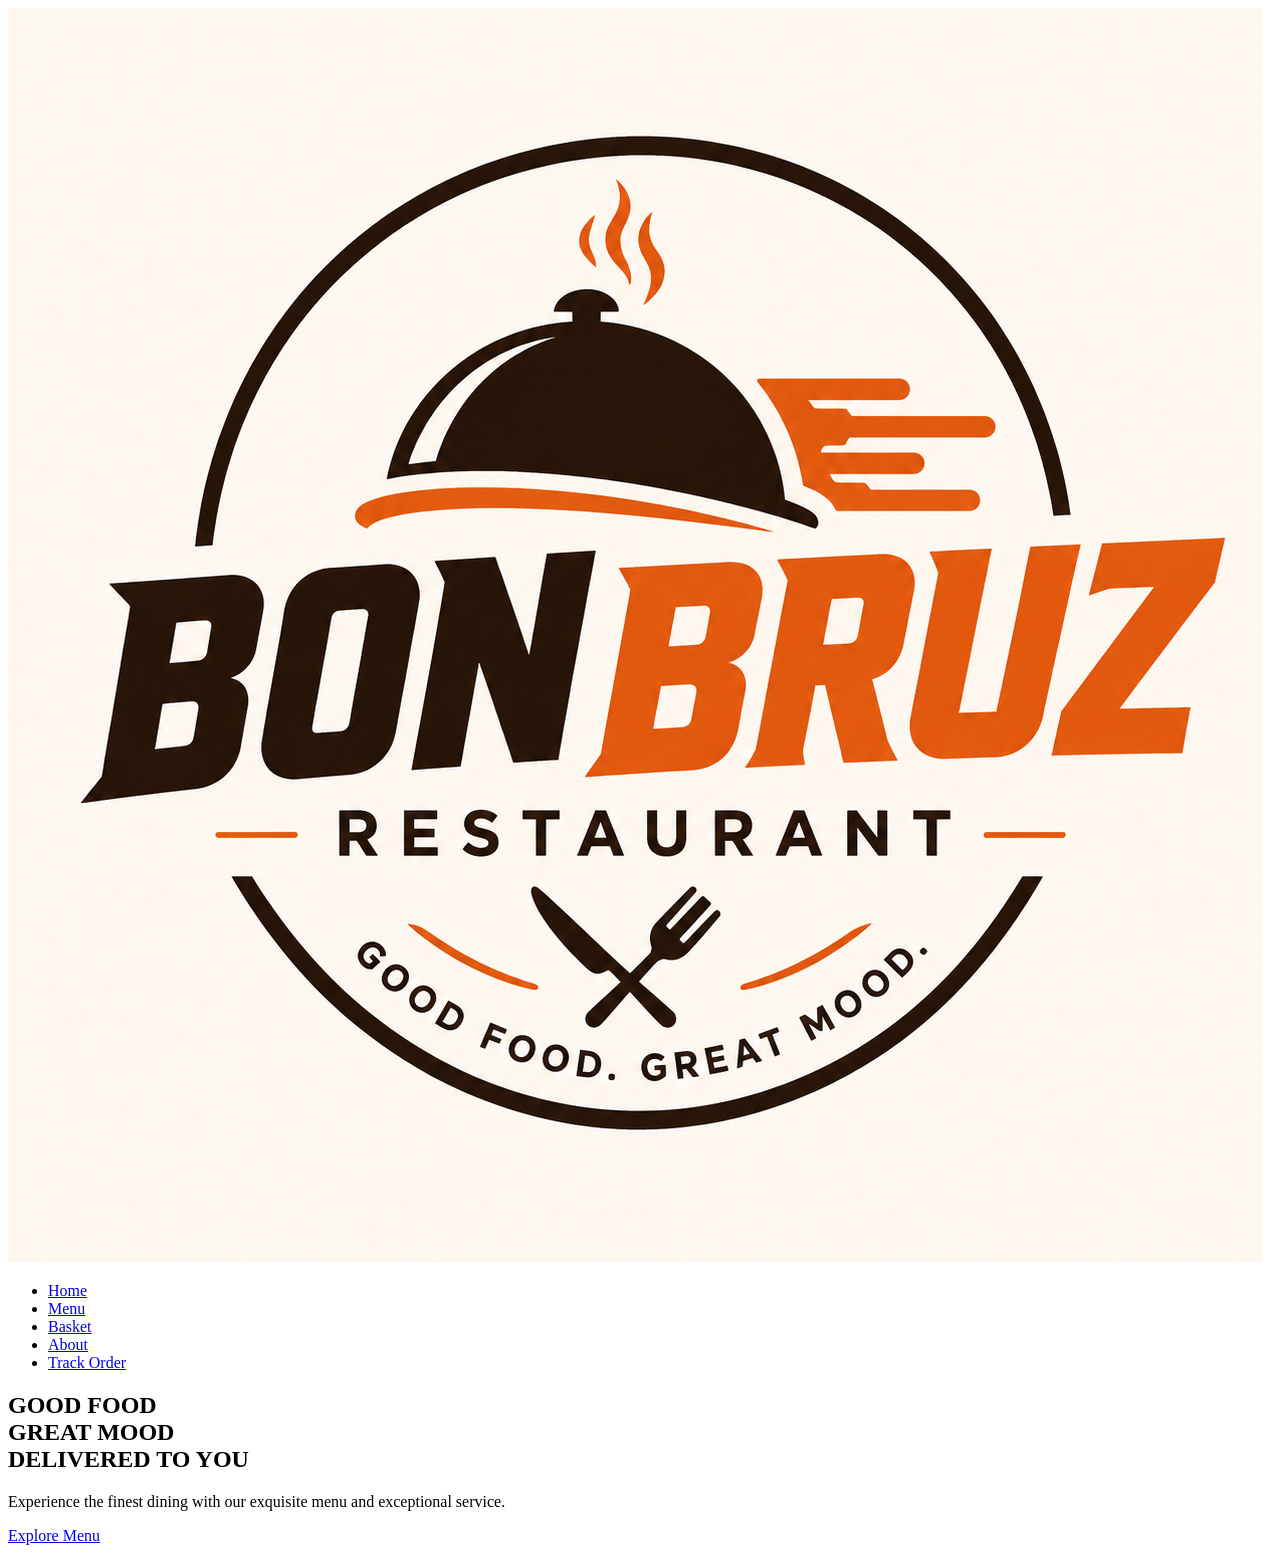
==== index.html @ 7df4660b "add index,style and image files" ====
<!DOCTYPE html>
<html lang="en">
<head>
    <meta charset="UTF-8">
    <meta name="viewport" content="width=device-width, initial-scale=1.0">
    <title>Bonbruz restaurant</title>
    <link href="index.css" rel="stylesheet">
    <!-- <link for icons" -->
</head>
<body>
<section class="header">
    <div class="logo">
        <img src="images/logo.png" alt="logo">
    </div>
    <nav>
        <ul class="nav-links">
            <li><a href="index.html">Home</a></li>
            <li><a href="menu.html">Menu</a></li>
            <li><a href="basket.html">Basket</a></li>
            <li><a href="about.html">About</a></li>
            <li><a href="tracker.html">Track Order</a></li>
        </ul>
    </nav>
</section>

<section class="hero">
    <div class="hero-content">
        <h1>GOOD FOOD<br>GREAT MOOD<br>DELIVERED TO YOU</h1>
        <p>Experience the finest dining with our exquisite menu and exceptional service.</p>
        <a href="menu.html" class="btn">Explore Menu</a>
        
    </div>
    
</body>
</html>
---- index.css ----
https://foodboda.com/public/assets/landing/assets_new/img/headerimg.png
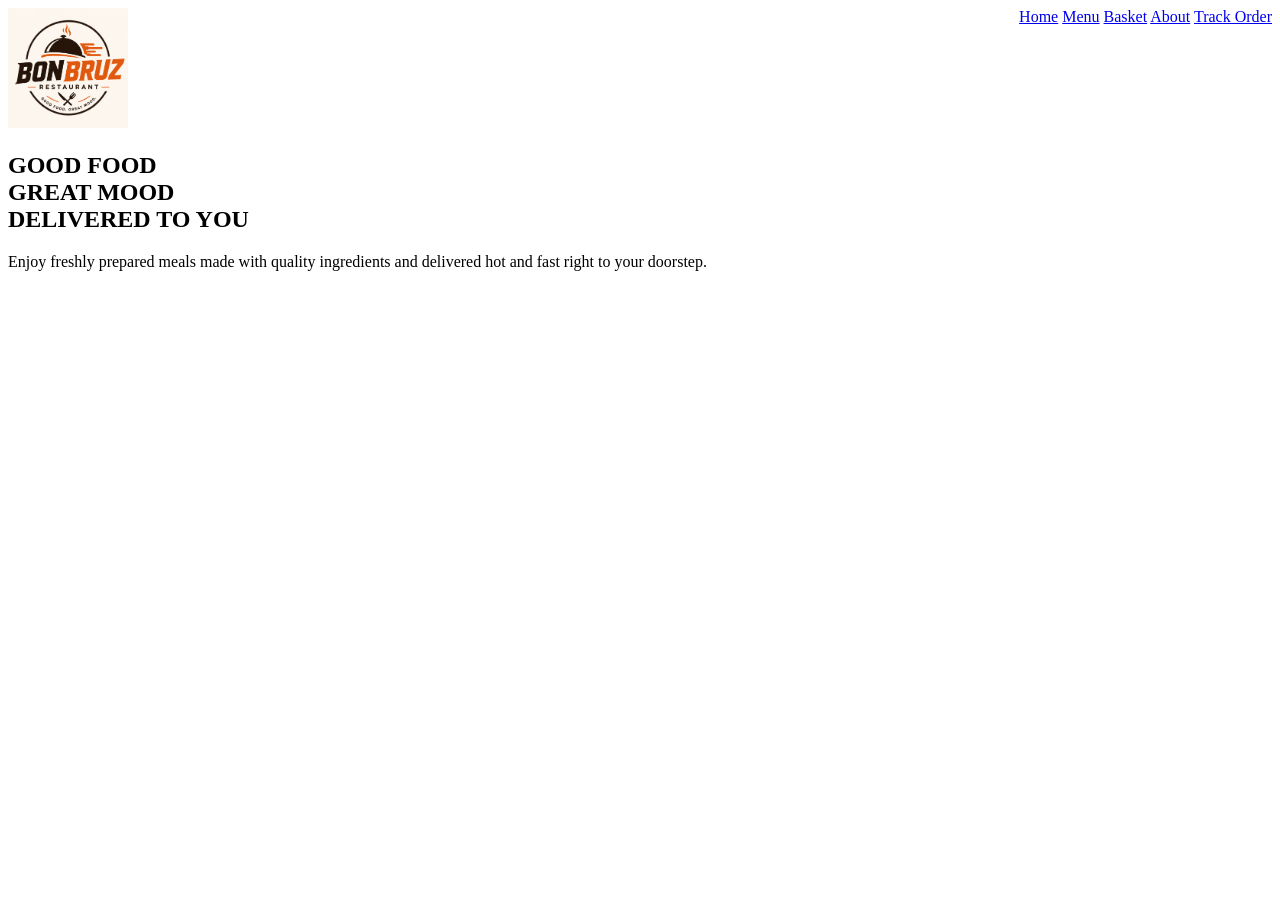
==== commit ce77a8f4: "add and style nav links" ====
--- a/index.html
+++ b/index.html
@@ -10,24 +10,23 @@
 <body>
 <section class="header">
     <div class="logo">
-        <img src="images/logo.png" alt="logo">
+        <img src="images/logo.png" alt="logo" height="120px">
     </div>
-    <nav>
-        <ul class="nav-links">
-            <li><a href="index.html">Home</a></li>
-            <li><a href="menu.html">Menu</a></li>
-            <li><a href="basket.html">Basket</a></li>
-            <li><a href="about.html">About</a></li>
-            <li><a href="tracker.html">Track Order</a></li>
-        </ul>
+    <nav class="nav-links">
+        
+        <a href="index.html">Home</a>
+        <a href="menu.html">Menu</a>
+        <a href="basket.html">Basket</a>
+        <a href="about.html">About</a>
+        <a href="tracker.html">Track Order</a>
+        
     </nav>
 </section>
 
 <section class="hero">
     <div class="hero-content">
         <h1>GOOD FOOD<br>GREAT MOOD<br>DELIVERED TO YOU</h1>
-        <p>Experience the finest dining with our exquisite menu and exceptional service.</p>
-        <a href="menu.html" class="btn">Explore Menu</a>
+        <p>Enjoy freshly prepared meals made with quality ingredients and delivered hot and fast right to your doorstep.</p>
         
     </div>
     
--- a/index.css
+++ b/index.css
@@ -1 +1,11 @@
+.header{
+    display:flex;
+    justify-content: space-between;
+}
+
+
+
+
+
+
 https://foodboda.com/public/assets/landing/assets_new/img/headerimg.png
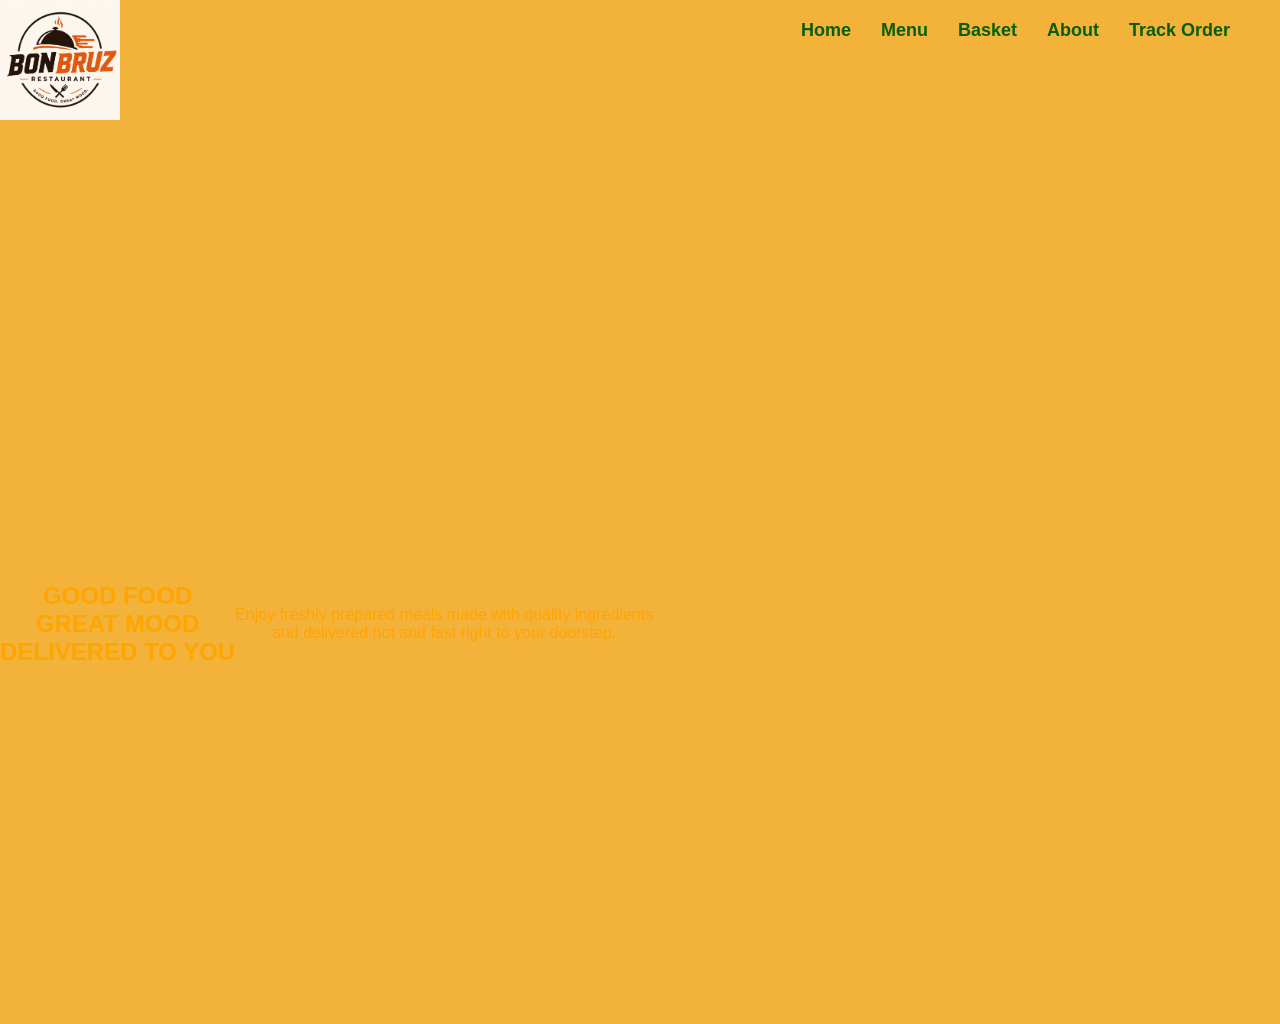
==== commit b7cf4bb3: "add background image" ====
--- a/index.html
+++ b/index.html
@@ -26,7 +26,7 @@
 <section class="hero">
     <div class="hero-content">
         <h1>GOOD FOOD<br>GREAT MOOD<br>DELIVERED TO YOU</h1>
-        <p>Enjoy freshly prepared meals made with quality ingredients and delivered hot and fast right to your doorstep.</p>
+        <p>Enjoy freshly prepared meals made with quality ingredients<br> and delivered hot and fast right to your doorstep.</p>
         
     </div>
     
--- a/index.css
+++ b/index.css
@@ -1,6 +1,58 @@
+/* body section */
+body{
+    margin: 0;
+    padding: 0;
+    font-family: 'Poppins', sans-serif;
+    background-color: rgb(243, 178, 58);
+}
+
+
+/* header section */
 .header{
     display:flex;
     justify-content: space-between;
+
+}
+
+.nav-links{
+    display: flex;
+    padding-top: 20px;
+    gap: 30px;
+    margin: 0px 50px ;
+
+}
+
+.nav-links a{
+    text-decoration: none;
+    font-weight: bold;
+    color:rgb(6, 94, 6);
+    font-size: large;
+}
+
+.nav-links a:hover{
+    text-decoration: underline;
+    color: rgb(23, 139, 15);
+    transform: scale(1.05);
+
+}
+
+/* hero section */
+.hero{
+    background-image: url('https://www.shutterstock.com/image-photo/girl-meet-food-delivery-man-260nw-2376122631.jpg');
+    background-size: cover;
+    background-position: center;
+    height: 100vh;
+    display: flex;
+}
+
+.hero-content{
+    display: flex;
+    justify-content: center;
+    align-items: center;
+    text-align: center;
+    color: orange;
+    margin-top: 100px;
+
 }
 
 
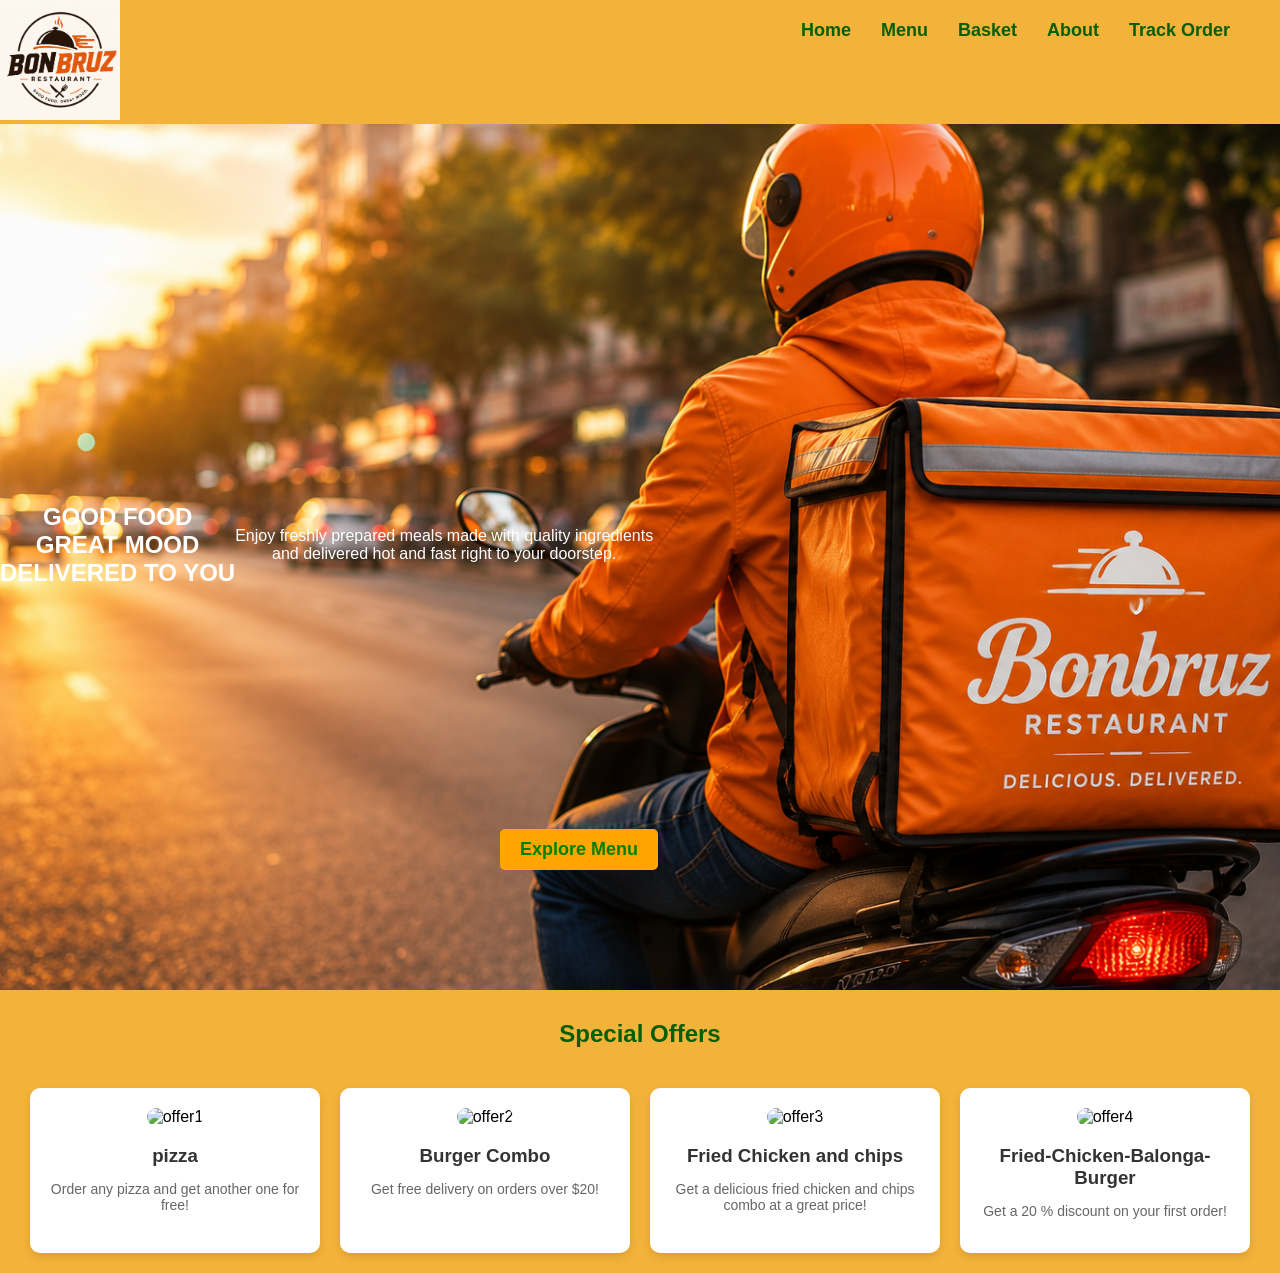
==== commit 69fc517c: "add special offer cards" ====
--- a/index.html
+++ b/index.html
@@ -27,8 +27,34 @@
     <div class="hero-content">
         <h1>GOOD FOOD<br>GREAT MOOD<br>DELIVERED TO YOU</h1>
         <p>Enjoy freshly prepared meals made with quality ingredients<br> and delivered hot and fast right to your doorstep.</p>
+
+        <button class="order-now-btn"><a href="menu.html">Explore Menu</a></button>
         
     </div>
-    
+</section>
+<h2>Special Offers</h2>
+    <div class ="offer-cards">
+        
+        <div class="offer-card">
+            <img src="https://media.istockphoto.com/id/1442417585/photo/person-getting-a-piece-of-cheesy-pepperoni-pizza.jpg?s=612x612&w=0&k=20&c=k60TjxKIOIxJpd4F4yLMVjsniB4W1BpEV4Mi_nb4uJU=" alt="offer1">
+            <h3>pizza</h3>
+            <p>Order any pizza and get another one for free!</p>
+        </div>
+        <div class="offer-card">
+            <img src="https://encrypted-tbn0.gstatic.com/images?q=tbn:ANd9GcQrpsblDqyUEHGTI25RjoKj7R31Xfe_IsCpzL0vZLCnEw&s=10" alt="offer2">
+            <h3>Burger Combo</h3>
+            <p>Get free delivery on orders over $20!</p>
+        </div>
+        <div class="offer-card">
+            <img src="https://encrypted-tbn0.gstatic.com/images?q=tbn:ANd9GcTLGE5g3FXTrEpNDrTmFxqAImI-zMafg5LeEEQEJdl0dRNs_7FADgGcOhil&s=10" alt="offer3">
+            <h3>Fried Chicken and chips</h3>
+            <p>Get a delicious fried chicken and chips combo at a great price!</p>
+        </div>
+        <div class="offer-card">
+            <img src="https://bbqpitboys.com/cdn/shop/articles/Chicken-Fried-Balonga-Burger.jpg?v=1592933188" alt="offer4">
+            <h3>Fried-Chicken-Balonga-Burger</h3>
+            <p>Get a 20 % discount on your first order!</p>
+        </div>
+    </div>
 </body>
 </html>
--- a/index.css
+++ b/index.css
@@ -11,6 +11,9 @@
 .header{
     display:flex;
     justify-content: space-between;
+    position: fixed;
+    width: 100%;
+    background-color: rgb(243, 178, 58);
 
 }
 
@@ -36,12 +39,14 @@
 
 }
 
+
+
 /* hero section */
 .hero{
-    background-image: url('https://www.shutterstock.com/image-photo/girl-meet-food-delivery-man-260nw-2376122631.jpg');
+    background-image: url('images/Hero image.png');
     background-size: cover;
     background-position: center;
-    height: 100vh;
+    height: 110vh;
     display: flex;
 }
 
@@ -50,14 +55,76 @@
     justify-content: center;
     align-items: center;
     text-align: center;
-    color: orange;
+    color: white;
     margin-top: 100px;
 
 }
+.order-now-btn {
+    position: absolute;
+    bottom: 10px;
+    left: 500px;
+    margin-bottom: 20px;
+}
+button {
+    background-color:orange;
+    color: green;
+    border: none;
+    padding: 10px 20px;
+    font-size: large;
+    cursor: pointer;
+    border-radius: 5px;
+    display: inline-block;
+}
+
+button a{
+    text-decoration: none;
+    color: green;
+    font-weight: bold;
+}
+
+button a:hover{
+    background-color: rgb(243, 178, 58);
+    color: rgb(30, 125, 30);
+    transform: scale(1.05);
+}
 
 
+/* offer cards */
+.offer-cards{
+    display: flex;
+    flex-wrap: wrap;
+    justify-content: center;
+    gap: 20px;
+    padding: 20px;
+}
 
+.offer-card{
+    background-color: white;
+    border-radius: 10px;
+    box-shadow: 0 4px 8px rgba(0, 0, 0, 0.1);
+    padding: 20px;
+    text-align: center;
+    width: 250px;
+}
 
+.offer-card img{
+    width: 100%;
+    height: auto;
+    border-radius: 10px;
+}
 
+.offer-card h3{
+    color: #333;
+    margin-bottom: 10px;
+}
 
-https://foodboda.com/public/assets/landing/assets_new/img/headerimg.png+.offer-card p{
+    color: #666;
+    font-size: 14px;
+}
+
+h2{
+    text-align: center;
+    color: rgb(6, 94, 6);
+    margin-top: 30px;
+}
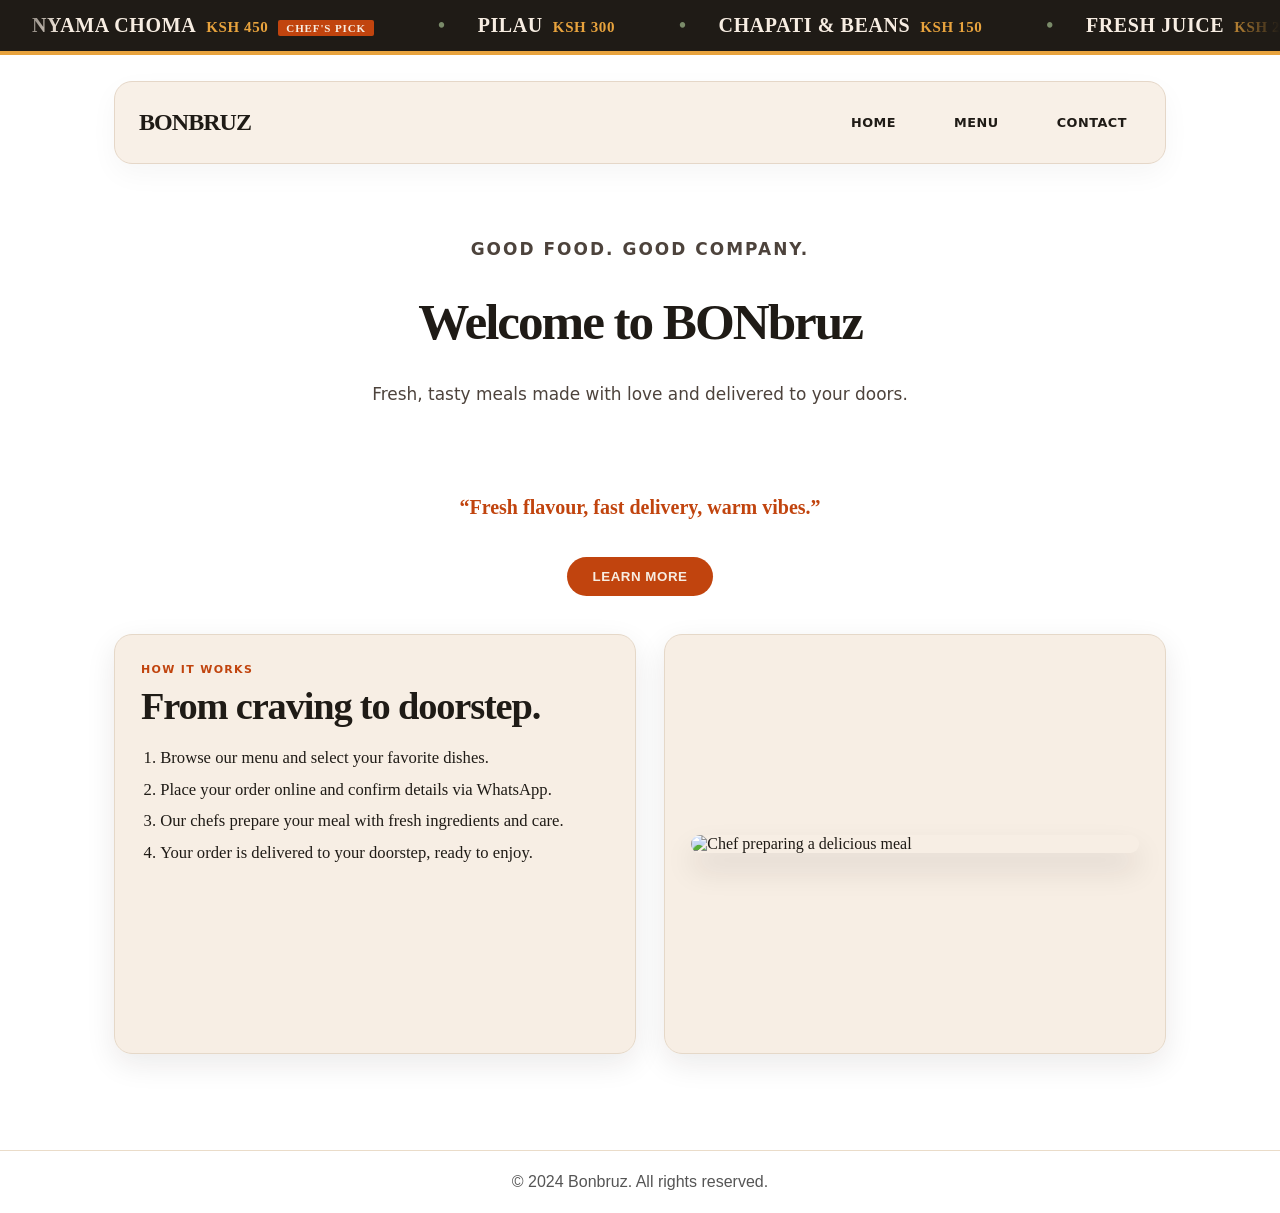
==== commit aa7b68dc: "initial changes" ====
--- a/index.html
+++ b/index.html
@@ -1,60 +1,61 @@
 <!DOCTYPE html>
 <html lang="en">
+
 <head>
     <meta charset="UTF-8">
     <meta name="viewport" content="width=device-width, initial-scale=1.0">
-    <title>Bonbruz restaurant</title>
-    <link href="index.css" rel="stylesheet">
-    <!-- <link for icons" -->
+    <title>BONbruz Home</title>
+    <link rel="stylesheet" href="contact.css">
+    <link rel="stylesheet" href="index.css">
 </head>
+
 <body>
-<section class="header">
-    <div class="logo">
-        <img src="images/logo.png" alt="logo" height="120px">
+    <div class="board">
+        <div class="board-track" id="track"></div>
     </div>
-    <nav class="nav-links">
-        
-        <a href="index.html">Home</a>
-        <a href="menu.html">Menu</a>
-        <a href="basket.html">Basket</a>
-        <a href="about.html">About</a>
-        <a href="tracker.html">Track Order</a>
-        
-    </nav>
-</section>
 
-<section class="hero">
-    <div class="hero-content">
-        <h1>GOOD FOOD<br>GREAT MOOD<br>DELIVERED TO YOU</h1>
-        <p>Enjoy freshly prepared meals made with quality ingredients<br> and delivered hot and fast right to your doorstep.</p>
+    <main class="wrap home-wrap">
+        <nav class="site-nav">
+            <a class="brand" href="index.html">Bonbruz</a>
+            <ul>
+                <li><a href="index.html">Home</a></li>
+                <li><a href="menu.html">Menu</a></li>
+                <li><a href="contact.html">Contact</a></li>
+            </ul>
+        </nav>
 
-        <button class="order-now-btn"><a href="menu.html">Explore Menu</a></button>
-        
-    </div>
-</section>
-<h2>Special Offers</h2>
-    <div class ="offer-cards">
-        
-        <div class="offer-card">
-            <img src="https://media.istockphoto.com/id/1442417585/photo/person-getting-a-piece-of-cheesy-pepperoni-pizza.jpg?s=612x612&w=0&k=20&c=k60TjxKIOIxJpd4F4yLMVjsniB4W1BpEV4Mi_nb4uJU=" alt="offer1">
-            <h3>pizza</h3>
-            <p>Order any pizza and get another one for free!</p>
+        <section class="about">
+            <p class="eyebrow">Good food. Good company.</p>
+            <h1>Welcome to BONbruz</h1>
+            <p>Fresh, tasty meals made with love and delivered to your doors.</p>
+            <p class="quote"><b>“Fresh flavour, fast delivery, warm vibes.”</b></p>
+            <button type="button" class="learn-more">Learn More</button>
+        </section>
+
+        <div class="split-layout">
+            <section class="how-it-works">
+                <p class="eyebrow">How it works</p>
+                <h2>From craving to doorstep.</h2>
+                <ol>
+                    <li>Browse our menu and select your favorite dishes.</li>
+                    <li>Place your order online and confirm details via WhatsApp.</li>
+                    <li>Our chefs prepare your meal with fresh ingredients and care.</li>
+                    <li>Your order is delivered to your doorstep, ready to enjoy.</li>
+                </ol>
+            </section>
+
+            <section class="chef-visual" aria-label="Chef image section">
+                <img src="https://imgs.search.brave.com/gRAn3aHpXjU32P5aeG99BtbIZiHIWRzdF4LCx36WzdM/rs:fit:500:0:1:0/g:ce/aHR0cHM6Ly9tZWRp/YS5nZXR0eWltYWdl/cy5jb20vaWQvMTA4/MzE0MDUxL3Bob3Rv/L2NoZWYtanVnZ2xp/bmcuanBnP3M9NjEy/eDYxMiZ3PTAmaz0y/MCZjPTZtSnFBVzc1/Z3pVOHZmazJFSno3/dW5hLXRaMjhMSUIy/X0h3S1pIN0h2ZzA9"
+                    alt="Chef preparing a delicious meal">
+            </section>
         </div>
-        <div class="offer-card">
-            <img src="https://encrypted-tbn0.gstatic.com/images?q=tbn:ANd9GcQrpsblDqyUEHGTI25RjoKj7R31Xfe_IsCpzL0vZLCnEw&s=10" alt="offer2">
-            <h3>Burger Combo</h3>
-            <p>Get free delivery on orders over $20!</p>
-        </div>
-        <div class="offer-card">
-            <img src="https://encrypted-tbn0.gstatic.com/images?q=tbn:ANd9GcTLGE5g3FXTrEpNDrTmFxqAImI-zMafg5LeEEQEJdl0dRNs_7FADgGcOhil&s=10" alt="offer3">
-            <h3>Fried Chicken and chips</h3>
-            <p>Get a delicious fried chicken and chips combo at a great price!</p>
-        </div>
-        <div class="offer-card">
-            <img src="https://bbqpitboys.com/cdn/shop/articles/Chicken-Fried-Balonga-Burger.jpg?v=1592933188" alt="offer4">
-            <h3>Fried-Chicken-Balonga-Burger</h3>
-            <p>Get a 20 % discount on your first order!</p>
-        </div>
-    </div>
+    </main>
+
+    <footer>
+        <p>&copy; 2024 Bonbruz. All rights reserved.</p>
+    </footer>
+
+    <script src="contact.js"></script>
 </body>
-</html>+
+</html>
--- a/contact.css
+++ b/contact.css
@@ -0,0 +1,524 @@
+ :root {
+    --charcoal: #1F1B16;
+    --mustard: #E8A33D;
+    --tomato: #C1440E;
+    --paper: #F7EDE2;
+    --sage: #7A8B69;
+ }
+
+ * {
+    box-sizing: border-box;
+ }
+
+ body {
+    margin: 0;
+    background: #fff;
+    font-family: ui-sans-serif, system-ui, "Segoe UI", Arial, sans-serif;
+    color: var(--charcoal);
+ }
+
+ /* ---- Scrolling menu board ---- */
+ .board {
+    background: var(--charcoal);
+    padding: 14px 0;
+    overflow: hidden;
+    position: relative;
+    border-bottom: 4px solid var(--mustard);
+ }
+
+ .board::before,
+ .board::after {
+    content: "";
+    position: absolute;
+    top: 0;
+    bottom: 0;
+    width: 60px;
+    z-index: 2;
+    pointer-events: none;
+ }
+
+ .board::before {
+    left: 0;
+    background: linear-gradient(to right, var(--charcoal), transparent);
+ }
+
+ .board::after {
+    right: 0;
+    background: linear-gradient(to left, var(--charcoal), transparent);
+ }
+
+ .board-track {
+    display: flex;
+    width: max-content;
+    animation: scroll-rtl 22s linear infinite;
+ }
+
+ .board:hover .board-track {
+    animation-play-state: paused;
+ }
+
+ .item {
+    display: flex;
+    align-items: baseline;
+    gap: 10px;
+    padding: 0 32px;
+    white-space: nowrap;
+    font-weight: 800;
+    letter-spacing: 0.03em;
+    text-transform: uppercase;
+    font-size: 20px;
+    color: var(--paper);
+ }
+
+ .item .price {
+    color: var(--mustard);
+    font-weight: 700;
+    font-size: 15px;
+ }
+
+ .item .tag {
+    background: var(--tomato);
+    color: var(--paper);
+    font-size: 11px;
+    font-weight: 700;
+    padding: 2px 8px;
+    border-radius: 2px;
+    letter-spacing: 0.08em;
+ }
+
+ .item+.item::before {
+    content: "•";
+    color: var(--sage);
+    margin-right: 22px;
+ }
+
+ @keyframes scroll-rtl {
+    from {
+       transform: translateX(0);
+    }
+
+    to {
+       transform: translateX(-50%);
+    }
+ }
+
+ @media (prefers-reduced-motion: reduce) {
+    .board-track {
+       animation: none;
+    }
+ }
+
+ /* ---- Page shell ---- */
+ .wrap {
+    max-width: 820px;
+    margin: 0 auto;
+    padding: 36px 20px 60px;
+ }
+
+ h1 {
+    font-size: 26px;
+    margin: 0 0 4px;
+    letter-spacing: -0.01em;
+ }
+
+ .sub {
+    color: #6b6258;
+    margin: 0 0 24px;
+    font-size: 14px;
+ }
+
+ .map-frame {
+    border-radius: 6px;
+    overflow: hidden;
+    border: 1px solid #ddd2c2;
+    box-shadow: 0 6px 20px rgba(31, 27, 22, 0.08);
+ }
+
+ iframe {
+    width: 100%;
+    height: 340px;
+    border: 0;
+    display: block;
+ }
+
+ h1 {
+    font-size: 2.5rem;
+    font-family: 'Arial', sans-serif;
+    color: #333;
+    text-align: center;
+    margin-bottom: 20px;
+ }
+
+ .header {
+    background-color: #fff;
+    padding: 20px;
+    text-align: center;
+    border-bottom: 1px solid #ddd;
+ }
+
+ .about {
+    max-width: auto;
+
+    margin: 0 auto;
+    padding: 10px;
+    height: auto;
+    font-family: 'Arial', sans-serif;
+    line-height: 1.6;
+    color: #555;
+    background-image: urL("https://www.magnific.com/free-photo/vintage-old-rustic-cutlery-dark_6216942.htm#fromView=search&page=2&position=13&uuid=03917250-90a8-469a-9fa7-9896d6257f1e&track=ais_hybrid&query=resturant+background")
+ }
+
+ body {
+    margin: 0;
+    padding: 0;
+    box-sizing: border-box;
+    background-color: #C0392B, #D35400, #9fc6c6;
+ }
+
+ .about p {
+    font-size: 1.2rem;
+    text-align: center;
+    margin: 0 auto;
+    padding: 20px;
+    max-width: 600px;
+    color: #555;
+    font-family: Georgia, 'Times New Roman', Times, serif
+ }
+
+ .about img {
+    display: block;
+    margin: 0 auto;
+    max-width: 100%;
+    height: auto;
+    border-radius: 10px;
+ }
+
+ .about p:hover {
+    color: #C0392B;
+    transition: color 0.3s ease;
+ }
+
+ nav a {
+    color: #333;
+    text-decoration: none;
+    transition: color 0.2s ease, text-decoration-color 0.2s ease;
+ }
+
+ nav a:hover {
+    color: #C0392B;
+    text-decoration: underline;
+    text-decoration-color: #C0392B;
+ }
+
+ nav {
+
+    display: flex;
+    justify-content: center;
+    gap: 20px;
+    padding: 10px 0;
+   background-color: #fff;
+    border-bottom: 1px solid #ddd;
+ }
+
+ .contact {
+    max-width: 1100px;
+    margin: 0 auto;
+    padding: 20px;
+    background-color: #fff;
+    border-radius: 10px;
+    box-shadow: 0 2px 4px rgba(0, 0, 0, 0.1);
+ }
+
+ .contact h2 {
+    font-size: 1.8rem;
+    margin-bottom: 20px;
+    text-align: center;
+ }
+
+ .contact form {
+    display: flex;
+    flex-direction: column;
+ }
+
+ .contact img {
+    display: block;
+    margin: 0;
+    max-width: 100%;
+    height: auto;
+    border-radius: 10px;
+ }
+
+ .contact-media {
+    display: grid;
+    grid-template-columns: minmax(0, 1fr) minmax(0, 1fr);
+    gap: 24px;
+    align-items: start;
+    margin: 20px 0;
+ }
+
+ .contact-media img,
+ .contact-media .map-frame {
+    width: 100%;
+ }
+
+ @media (max-width: 700px) {
+    .contact-media {
+       grid-template-columns: 1fr;
+    }
+ }
+
+ footer {
+    background-color: #fff;
+    padding: 20px;
+    text-align: center;
+    border-top: 1px solid #ddd;
+ }
+
+ footer p {
+    DISPLAY: flex;
+    justify-content: center;
+    align-items: center;
+    margin: 0;
+    color: #555;
+    font-family: 'Arial', sans-serif;
+ }
+
+ /* ---- Visual refresh ---- */
+ body {
+    background: #fffaf4;
+    color: var(--charcoal);
+    font-family: Georgia, 'Times New Roman', serif;
+ }
+
+ .wrap {
+    max-width: 1080px;
+    padding: 0 24px 64px;
+ }
+
+ nav {
+    align-items: center;
+    justify-content: space-between;
+    padding: 18px 0;
+    background: transparent;
+    border-bottom: 1px solid #eadcc9;
+ }
+
+ nav ul {
+    display: flex;
+    gap: 8px;
+    list-style: none;
+    margin: 0;
+    padding: 0;
+ }
+
+ nav li a,
+ .brand {
+    display: block;
+    padding: 9px 14px;
+    border-radius: 4px;
+    font-family: ui-sans-serif, system-ui, sans-serif;
+    font-size: 13px;
+    font-weight: 700;
+    letter-spacing: 0.04em;
+    text-transform: uppercase;
+ }
+
+ .brand {
+    padding-left: 0;
+    color: var(--tomato);
+    font-family: Georgia, 'Times New Roman', serif;
+    font-size: 24px;
+    letter-spacing: 0;
+    text-transform: none;
+ }
+
+ nav li a:hover,
+ nav li a:focus-visible {
+    background: #f4e8d7;
+    text-decoration: none;
+ }
+
+ h1 {
+    max-width: 720px;
+    margin: 10px auto 18px;
+    color: var(--charcoal);
+    font-family: Georgia, 'Times New Roman', serif;
+    font-size: clamp(2.5rem, 6vw, 5rem);
+    line-height: 0.98;
+    text-align: center;
+ }
+
+ .about {
+    max-width: none;
+    margin: 0;
+    padding: 84px 24px 78px;
+    background-image: none;
+    text-align: center;
+ }
+
+ .about p {
+    max-width: 650px;
+    color: #62574b;
+    font-family: ui-sans-serif, system-ui, sans-serif;
+    font-size: 16px;
+    line-height: 1.8;
+ }
+
+ .eyebrow {
+    margin: 0 auto 12px;
+    color: var(--tomato);
+    font-family: ui-sans-serif, system-ui, sans-serif;
+    font-size: 11px;
+    font-weight: 800;
+    letter-spacing: 0.16em;
+    text-transform: uppercase;
+ }
+
+ .about .quote {
+    margin-top: 28px;
+    color: var(--tomato);
+    font-family: Georgia, 'Times New Roman', serif;
+    font-size: 20px;
+ }
+
+ .about p:hover {
+    color: #62574b;
+ }
+
+ .contact {
+    max-width: none;
+    margin: 0;
+    padding: 42px;
+    background: #fff;
+    border: 1px solid #eadcc9;
+    border-radius: 8px;
+    box-shadow: 0 18px 50px rgba(73, 46, 24, 0.1);
+ }
+
+ .contact-heading {
+    margin-bottom: 28px;
+    text-align: center;
+ }
+
+ .contact h2 {
+    margin: 0 0 8px;
+    color: var(--charcoal);
+    font-family: Georgia, 'Times New Roman', serif;
+    font-size: 38px;
+ }
+
+ .contact-heading > p:last-child {
+    margin: 0;
+    color: #75695c;
+    font-family: ui-sans-serif, system-ui, sans-serif;
+ }
+
+ .contact-media {
+    grid-template-columns: minmax(0, 1fr) minmax(0, 1fr);
+    gap: 22px;
+    margin: 0 0 34px;
+ }
+
+ .contact-media img,
+ .contact-media .map-frame {
+    min-height: 340px;
+    border-radius: 6px;
+    object-fit: cover;
+ }
+
+ .map-frame {
+    border-color: #eadcc9;
+    box-shadow: none;
+ }
+
+ .contact form {
+    max-width: 680px;
+    margin: 0 auto;
+    display: grid;
+    grid-template-columns: 1fr 1fr;
+    gap: 10px 16px;
+ }
+
+ .contact form label,
+ .contact form textarea,
+ .contact form input[type="submit"] {
+    grid-column: 1 / -1;
+ }
+
+ .contact form label {
+    margin-top: 8px;
+    color: var(--charcoal);
+    font-family: ui-sans-serif, system-ui, sans-serif;
+    font-size: 13px;
+    font-weight: 700;
+ }
+
+ .contact form input:not([type="submit"]),
+ .contact form textarea {
+    width: 100%;
+    padding: 13px 14px;
+    color: var(--charcoal);
+    background: #fffaf4;
+    border: 1px solid #dfd0bd;
+    border-radius: 4px;
+    font: 15px ui-sans-serif, system-ui, sans-serif;
+ }
+
+ .contact form input:not([type="submit"]):focus,
+ .contact form textarea:focus {
+    outline: 2px solid rgba(193, 68, 14, 0.25);
+    border-color: var(--tomato);
+ }
+
+ .contact form input[type="submit"] {
+    margin-top: 10px;
+    padding: 14px 20px;
+    color: #fff;
+    background: var(--tomato);
+    border: 0;
+    border-radius: 4px;
+    cursor: pointer;
+    font: 700 13px ui-sans-serif, system-ui, sans-serif;
+    letter-spacing: 0.08em;
+    text-transform: uppercase;
+    transition: background 0.2s ease, transform 0.2s ease;
+ }
+
+ .contact form input[type="submit"]:hover,
+ .contact form input[type="submit"]:focus-visible {
+    background: #9f350c;
+    transform: translateY(-2px);
+ }
+
+ footer {
+    margin-top: 40px;
+    padding: 22px;
+    background: transparent;
+    border-top: 1px solid #eadcc9;
+ }
+
+ @media (max-width: 700px) {
+    nav {
+       align-items: flex-start;
+       flex-direction: column;
+       gap: 12px;
+    }
+
+    .about {
+       padding: 58px 8px 52px;
+    }
+
+    .contact {
+       padding: 24px 18px;
+    }
+
+    .contact-media,
+    .contact form {
+       grid-template-columns: 1fr;
+    }
+
+    .contact-media img,
+    .contact-media .map-frame {
+       min-height: 260px;
+    }
+ }
--- a/index.css
+++ b/index.css
@@ -1,130 +1,202 @@
-/* body section */
-body{
+:root {
+    --charcoal: #1F1B16;
+    --mustard: #E8A33D;
+    --tomato: #C1440E;
+    --paper: #F7EDE2;
+    --sage: #7A8B69;
+    --soft: #f7f1eb;
+    --shadow: rgba(31, 27, 22, 0.09);
+}
+
+body {
+    background: #fff;
+}
+
+.home-wrap {
+    max-width: 1100px;
+    padding-top: 26px;
+    padding-bottom: 56px;
+}
+
+.site-nav {
+    display: flex;
+    align-items: center;
+    justify-content: space-between;
+    margin: 0 auto 28px;
+    padding: 18px 24px;
+    background: rgba(247, 237, 226, 0.8);
+    border: 1px solid #e5d7c8;
+    border-radius: 18px;
+    box-shadow: 0 10px 28px rgba(31, 27, 22, 0.04);
+}
+
+.site-nav .brand {
+    color: var(--charcoal);
+    text-decoration: none;
+    font-size: 1.5rem;
+    font-weight: 800;
+    letter-spacing: -0.04em;
+}
+
+.site-nav ul {
+    list-style: none;
+    display: flex;
+    align-items: center;
+    gap: 30px;
     margin: 0;
     padding: 0;
-    font-family: 'Poppins', sans-serif;
-    background-color: rgb(243, 178, 58);
-}
-
-
-/* header section */
-.header{
-    display:flex;
-    justify-content: space-between;
-    position: fixed;
-    width: 100%;
-    background-color: rgb(243, 178, 58);
-
-}
-
-.nav-links{
-    display: flex;
-    padding-top: 20px;
-    gap: 30px;
-    margin: 0px 50px ;
-
-}
-
-.nav-links a{
+}
+
+.site-nav a {
     text-decoration: none;
-    font-weight: bold;
-    color:rgb(6, 94, 6);
-    font-size: large;
-}
-
-.nav-links a:hover{
-    text-decoration: underline;
-    color: rgb(23, 139, 15);
-    transform: scale(1.05);
-
-}
-
-
-
-/* hero section */
-.hero{
-    background-image: url('images/Hero image.png');
-    background-size: cover;
-    background-position: center;
-    height: 110vh;
-    display: flex;
-}
-
-.hero-content{
-    display: flex;
+    color: var(--charcoal);
+    font-weight: 700;
+    letter-spacing: 0.04em;
+    text-transform: uppercase;
+    font-size: 0.8rem;
+    transition: color 0.2s ease;
+}
+
+.site-nav a:hover {
+    color: var(--tomato);
+}
+
+.about {
+    display: flex;
+    flex-direction: column;
+    align-items: center;
     justify-content: center;
-    align-items: center;
-    text-align: center;
-    color: white;
-    margin-top: 100px;
-
-}
-.order-now-btn {
-    position: absolute;
-    bottom: 10px;
-    left: 500px;
-    margin-bottom: 20px;
-}
-button {
-    background-color:orange;
-    color: green;
+    text-align: center;
+    margin-bottom: 30px;
+    padding: 22px 12px 8px;
+}
+
+.about h1 {
+    width: 100%;
+    text-align: center;
+    font-size: clamp(2.4rem, 4vw, 4rem);
+    margin: 0 0 12px;
+    letter-spacing: -0.04em;
+    color: var(--charcoal);
+}
+
+.about p {
+    width: 100%;
+    max-width: 700px;
+    margin: 0 auto 12px;
+    font-size: 1.06rem;
+    color: #4d433c;
+    text-align: center;
+}
+
+.quote {
+    width: 100%;
+    text-align: center;
+    font-size: 1.1rem;
+    color: #4f453d;
+}
+
+.eyebrow {
+    margin: 0 0 8px;
+    text-transform: uppercase;
+    letter-spacing: 0.12em;
+    font-size: 11px;
+    color: var(--tomato);
+    font-weight: 800;
+}
+
+.split-layout {
+    display: grid;
+    grid-template-columns: 1.02fr 0.98fr;
+    gap: 28px;
+    align-items: center;
+}
+
+.how-it-works,
+.chef-visual {
+    background: rgba(247, 237, 226, 0.9);
+    border: 1px solid #e5d8c8;
+    border-radius: 18px;
+    box-shadow: 0 10px 30px var(--shadow);
+    padding: 28px 26px;
+}
+
+.how-it-works {
+    min-height: 100%;
+}
+
+.how-it-works h2 {
+    margin: 0 0 14px;
+    font-size: clamp(2rem, 3vw, 2.8rem);
+    letter-spacing: -0.03em;
+    color: var(--charcoal);
+}
+
+.how-it-works ol {
+    margin: 0;
+    padding-left: 1.2rem;
+    line-height: 1.9;
+    font-size: 1.04rem;
+    color: var(--charcoal);
+}
+
+.chef-visual {
+    display: flex;
+    align-items: center;
+    justify-content: center;
+    min-height: 420px;
+    overflow: hidden;
+}
+
+.chef-visual img {
+    width: 100%;
+    height: 100%;
+    max-height: 520px;
+    object-fit: cover;
+    border-radius: 16px;
+    box-shadow: 0 16px 30px rgba(31, 27, 22, 0.12);
+}
+
+.learn-more {
+    background: var(--tomato);
+    color: var(--paper);
     border: none;
-    padding: 10px 20px;
-    font-size: large;
+    border-radius: 999px;
+    padding: 12px 26px;
+    font-weight: 700;
+    letter-spacing: 0.04em;
+    text-transform: uppercase;
     cursor: pointer;
-    border-radius: 5px;
-    display: inline-block;
-}
-
-button a{
-    text-decoration: none;
-    color: green;
-    font-weight: bold;
-}
-
-button a:hover{
-    background-color: rgb(243, 178, 58);
-    color: rgb(30, 125, 30);
-    transform: scale(1.05);
-}
-
-
-/* offer cards */
-.offer-cards{
-    display: flex;
-    flex-wrap: wrap;
-    justify-content: center;
-    gap: 20px;
-    padding: 20px;
-}
-
-.offer-card{
-    background-color: white;
-    border-radius: 10px;
-    box-shadow: 0 4px 8px rgba(0, 0, 0, 0.1);
-    padding: 20px;
-    text-align: center;
-    width: 250px;
-}
-
-.offer-card img{
-    width: 100%;
-    height: auto;
-    border-radius: 10px;
-}
-
-.offer-card h3{
-    color: #333;
-    margin-bottom: 10px;
-}
-
-.offer-card p{
-    color: #666;
-    font-size: 14px;
-}
-
-h2{
-    text-align: center;
-    color: rgb(6, 94, 6);
-    margin-top: 30px;
-}+    transition: transform 0.2s ease, opacity 0.2s ease;
+}
+
+.learn-more:hover {
+    transform: translateY(-1px);
+    opacity: 0.96;
+}
+
+@media (max-width: 760px) {
+    .site-nav {
+        flex-direction: column;
+        gap: 12px;
+    }
+
+    .site-nav ul {
+        gap: 16px;
+        flex-wrap: wrap;
+        justify-content: center;
+    }
+
+    .split-layout {
+        grid-template-columns: 1fr;
+    }
+
+    .how-it-works,
+    .chef-visual {
+        padding: 22px 18px;
+    }
+
+    .chef-visual {
+        min-height: 300px;
+    }
+}
